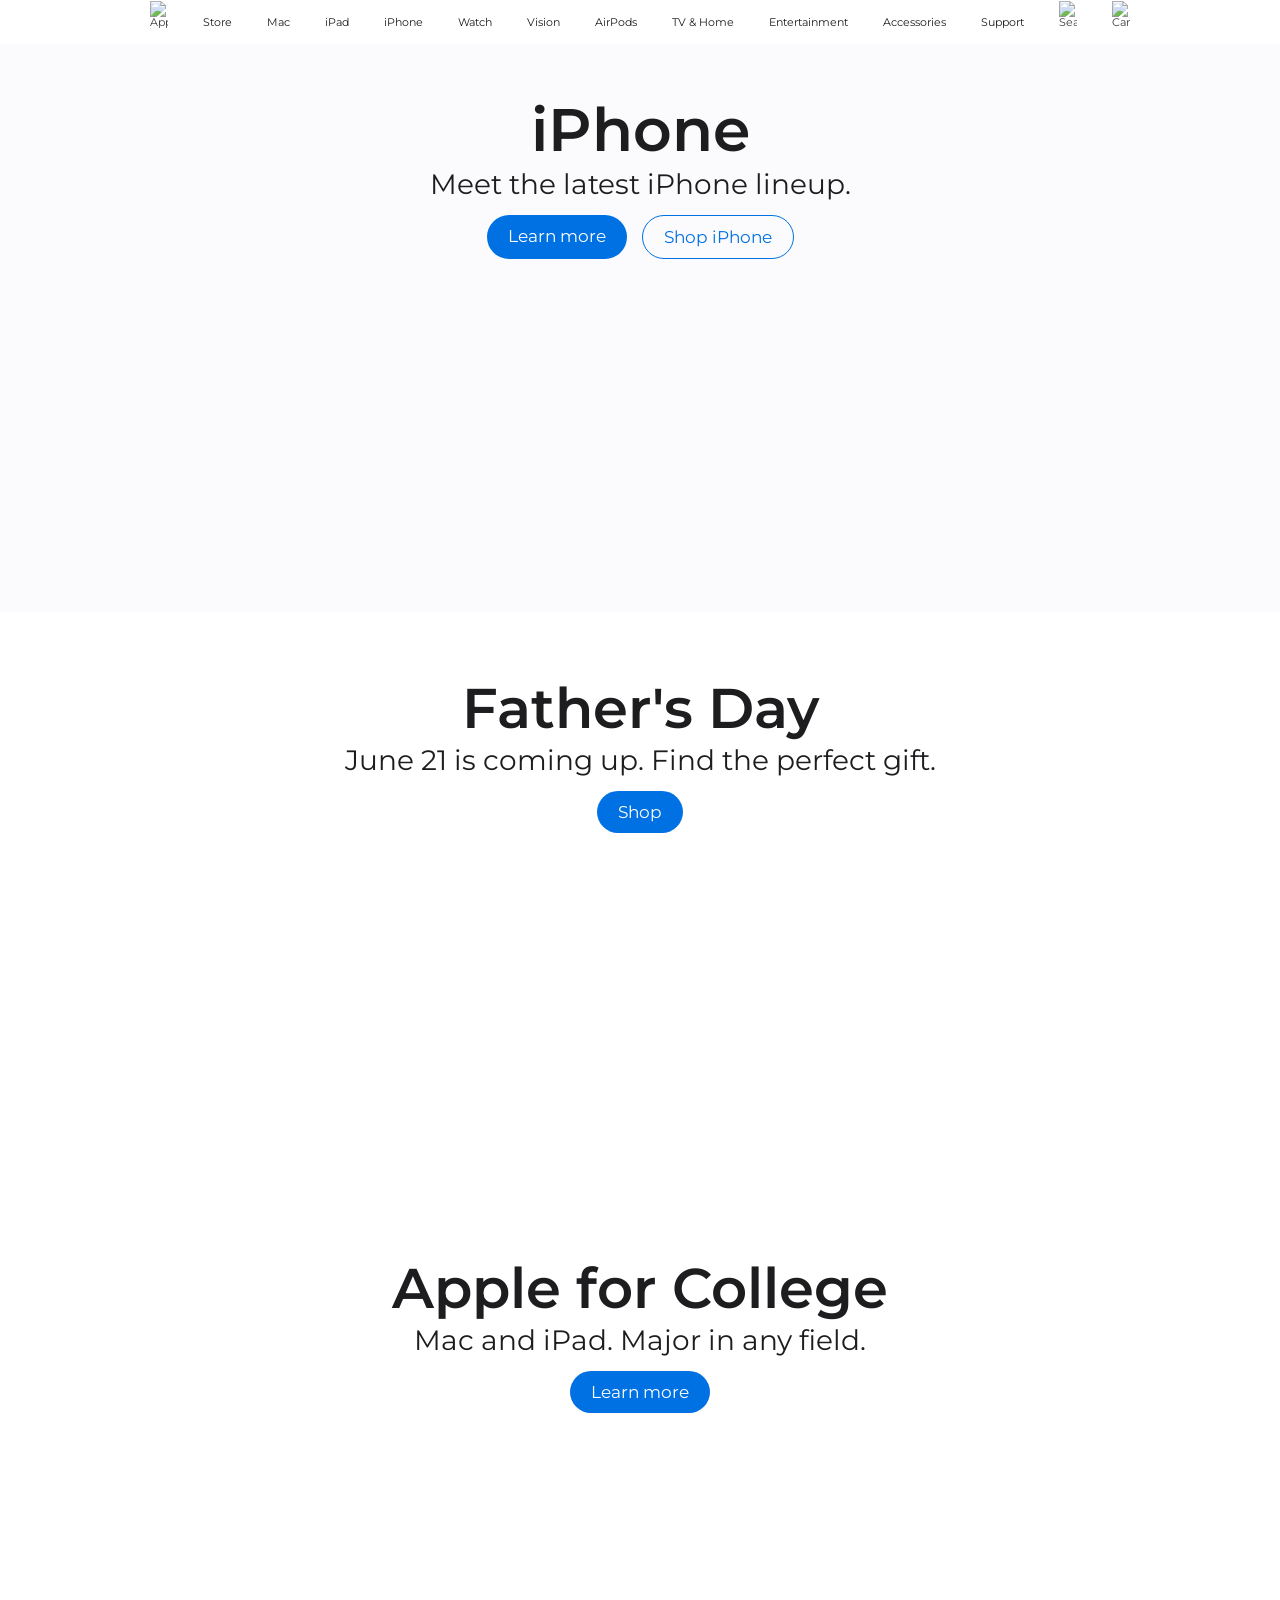
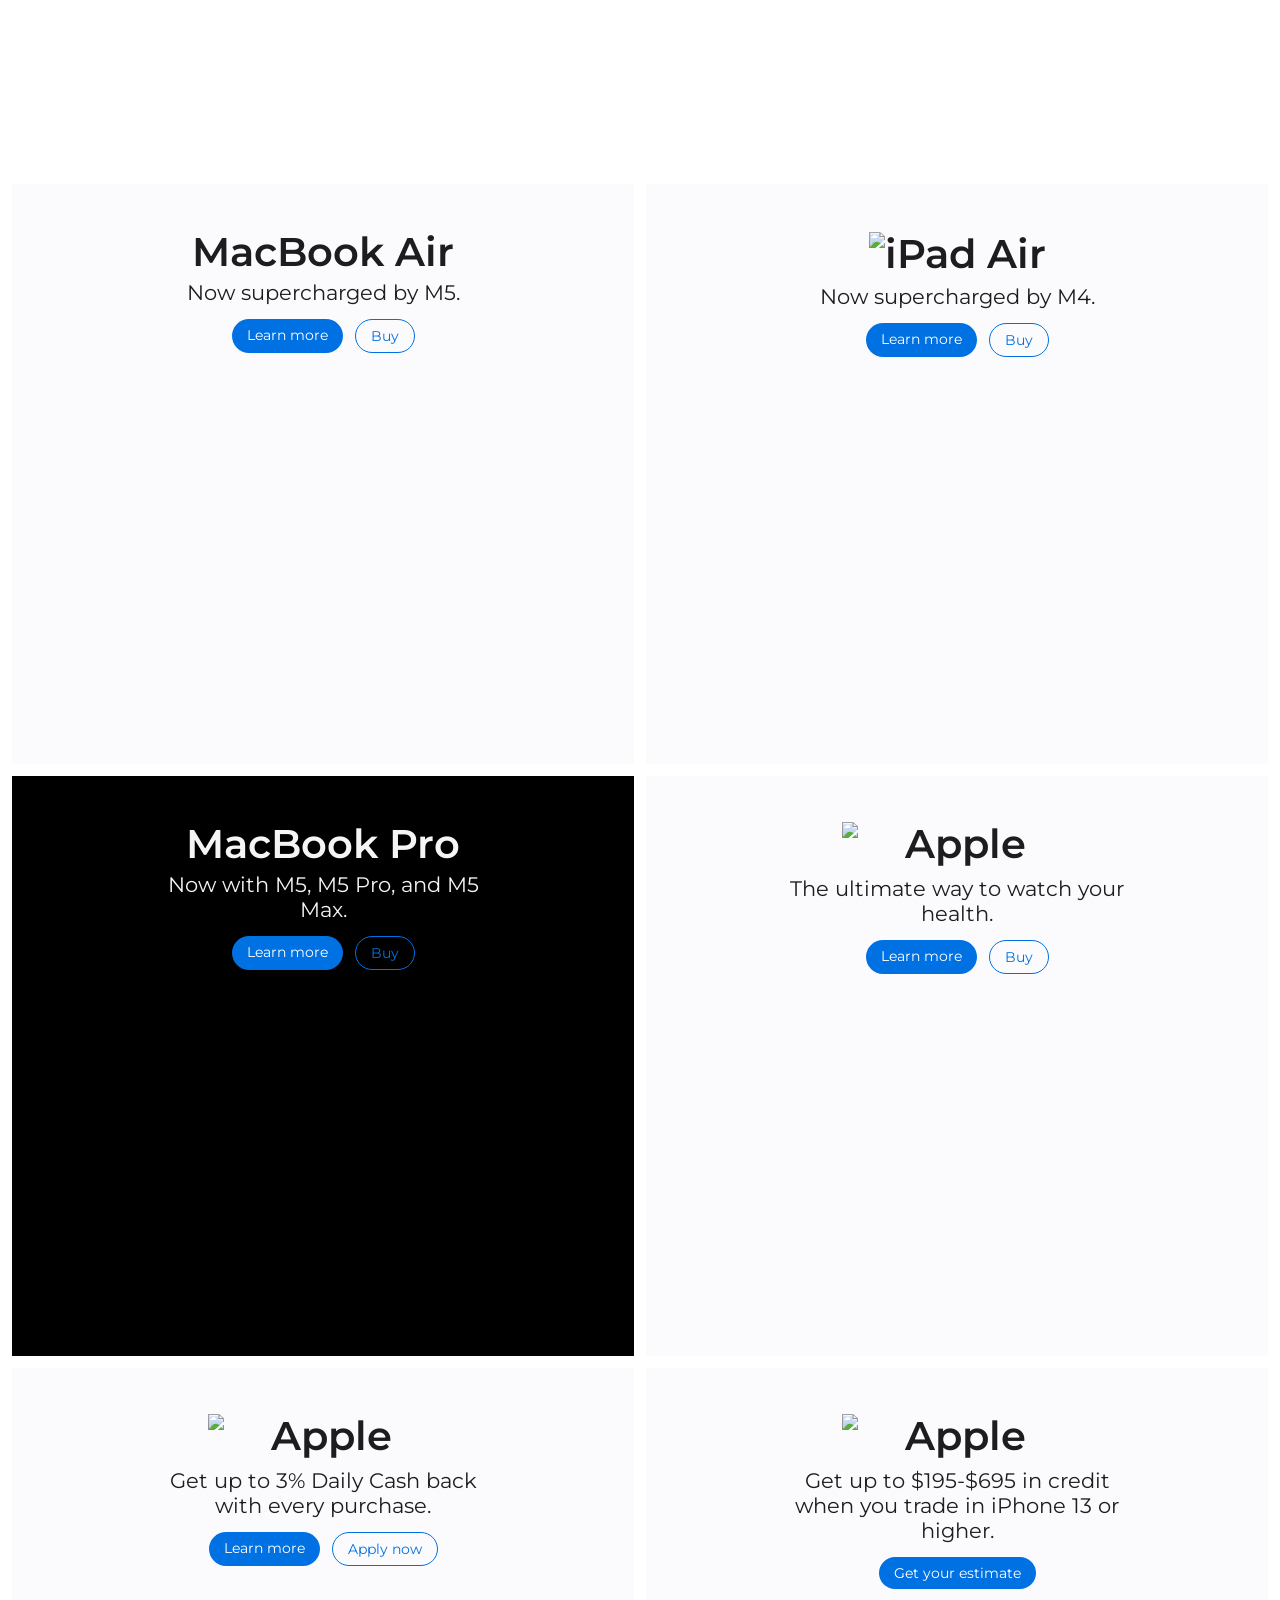
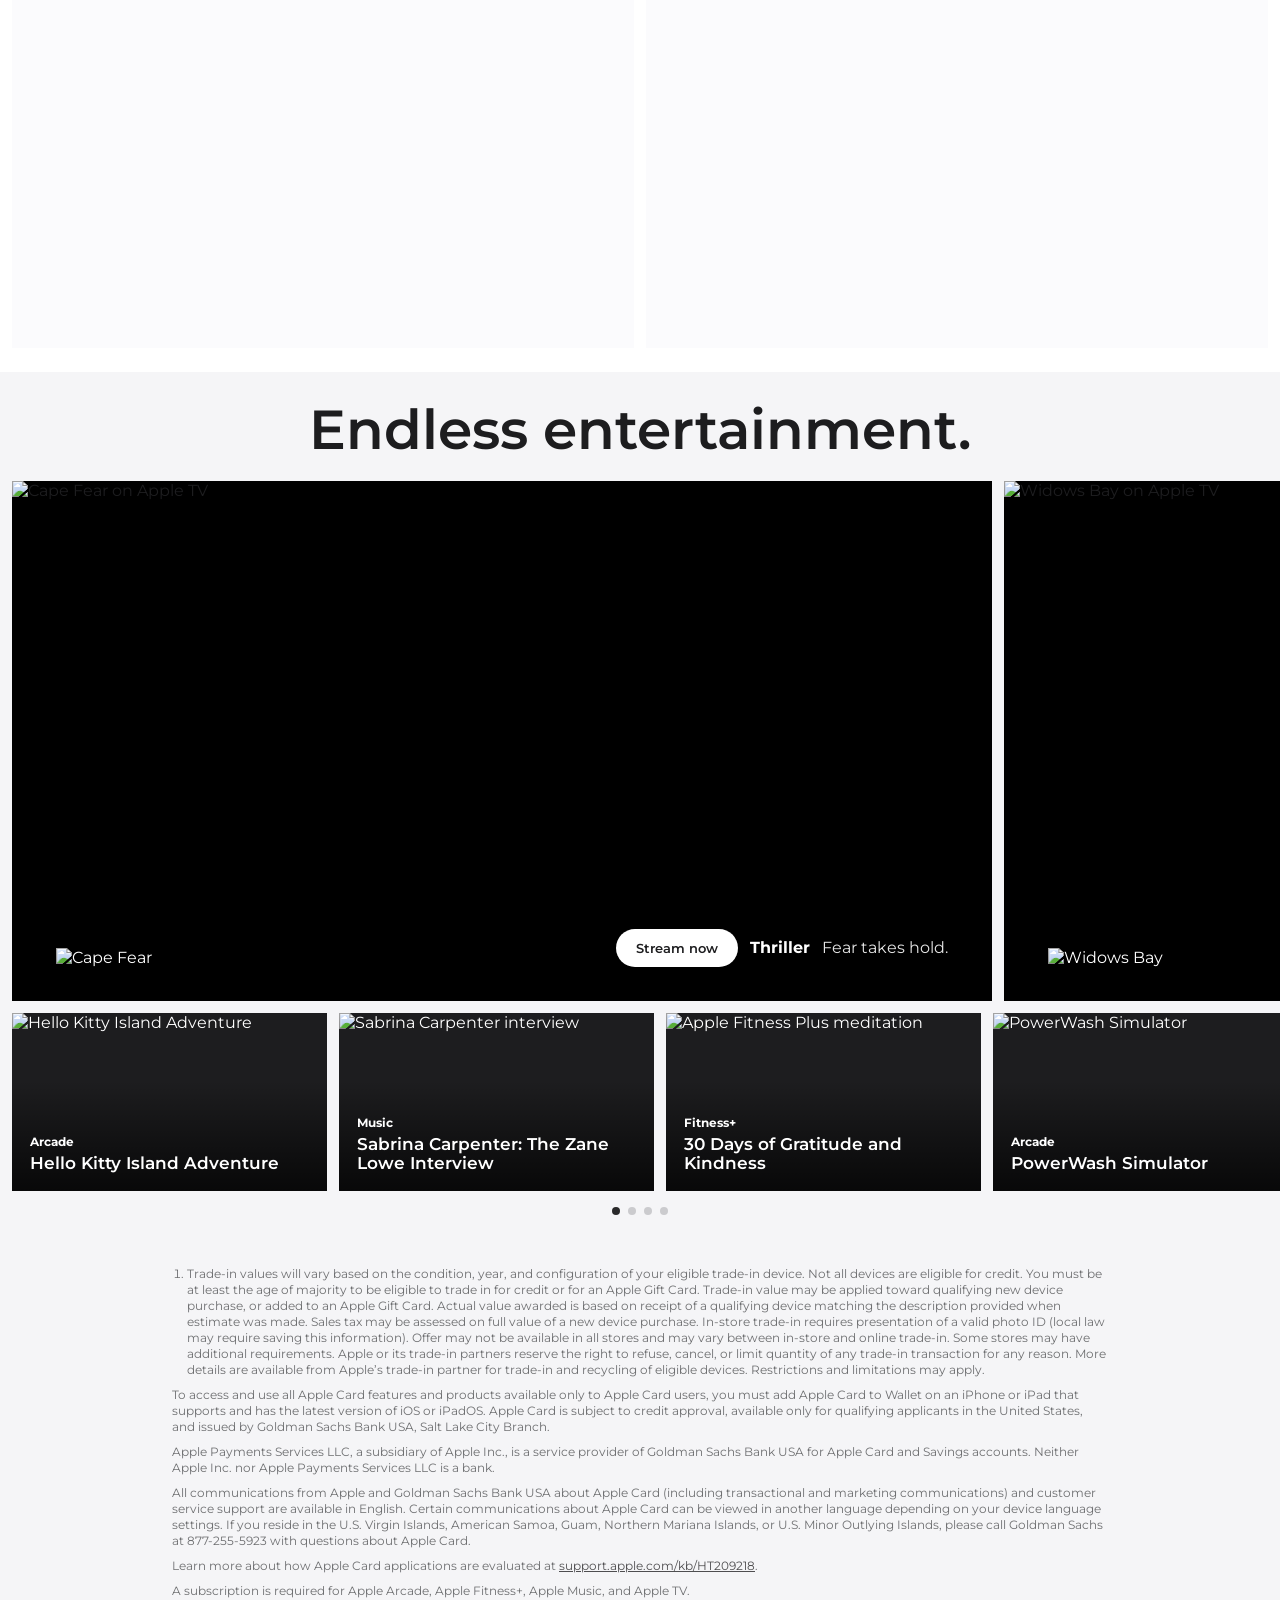
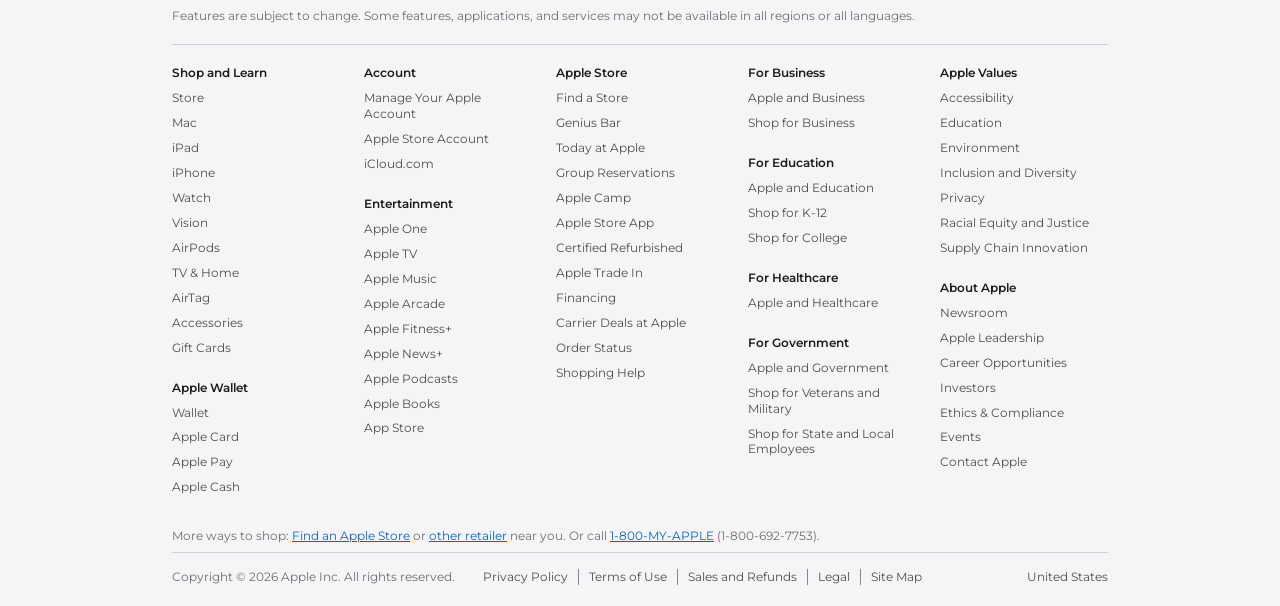
==== Current Apple(Clone)/index.html @ 2d409b54 "Created Apple's current website homepage clone with responsive grid" ====
<!DOCTYPE html>
<html lang="en">
<head>
    <meta charset="UTF-8">
    <meta name="viewport" content="width=device-width, initial-scale=1.0">
    <title>Apple (Clone)</title>
    <link rel="icon" type="images/Logos and Icons/apple-icon" href="images/Logos and Icons/apple-icon.ico">
    <link rel="stylesheet" href="css/styles.css">
    <link href="https://fonts.googleapis.com/css2?family=Montserrat:wght@300;400;500;600;700&display=swap" rel="stylesheet">
</head>
<body>

    <!-- Header Navigation -->
    <header class="header-wrapper">
        <div class="internal-wrapper">
            <nav class="header-links-wrapper">
                <ul>
                    <li class="logo-link"><a href="#"><img src="images/Logos and Icons/apple-logo.svg" alt="Apple"></a></li>
                    <li><a href="#">Store</a></li>
                    <li><a href="#">Mac</a></li>
                    <li><a href="#">iPad</a></li>
                    <li><a href="#">iPhone</a></li>
                    <li><a href="#">Watch</a></li>
                    <li><a href="#">Vision</a></li>
                    <li><a href="#">AirPods</a></li>
                    <li><a href="#">TV & Home</a></li>
                    <li><a href="#">Entertainment</a></li>
                    <li><a href="#">Accessories</a></li>
                    <li><a href="#">Support</a></li>
                    <li class="search-link"><a href="#"><img src="images/Logos and Icons/search-icon-nav.svg" alt="Search"></a></li>
                    <li class="cart-link"><a href="#"><img src="images/Logos and Icons/cart-icon.svg" alt="Cart"></a></li>
                    <li class="menu-link"><a href="#"><img src="images/Logos and Icons/menu-icon.svg" alt="Menu"></a></li>
                </ul>
            </nav>
        </div>
    </header>

    <!-- Hero Section 1: iPhone -->
    <section class="hero-section iphone">
        <div class="hero-content">
            <h2 class="product-title">iPhone</h2>
            <h3 class="brief-description">Meet the latest iPhone lineup.</h3>
            <div class="links-wrapper">
                <a href="#" class="btn-primary">Learn more</a>
                <a href="#" class="btn-secondary">Shop iPhone</a>
            </div>
        </div>        
    </section>

    <!-- Hero Section 2: Father's Day -->
    <section class="hero-section fathers-day">
        <div class="hero-content">
            <h2 class="product-title">Father's Day</h2>
            <h3 class="brief-description">June 21 is coming up. Find the perfect gift.</h3>
            <div class="links-wrapper">
                <a href="#" class="btn-primary">Shop</a>
            </div>
        </div>
    </section>

    <!-- Hero Section 3: Mac and iPad Colllege  -->
    <section class="hero-section college">
        <div class="hero-content">
            <h2 class="product-title">Apple for College</h2>
            <h3 class="brief-description">Mac and iPad. Major in any field.</h3>
            <div class="links-wrapper">
                <a href="#" class="btn-primary">Learn more</a>
            </div>
        </div>
    </section>

    <!-- Promo Grid Section -->
    <section class="bento-grid">
        <!-- Grid Item 1: MacBook Air -->
        <div class="grid-item macbook-air">
            <div class="grid-content">
                <h2 class="grid-title">MacBook Air</h2>
                <p class="grid-desc">Now supercharged by M5.</p>
                <div class="links-wrapper">
                    <a href="#" class="btn-primary">Learn more</a>
                    <a href="#" class="btn-secondary">Buy</a>
                </div>
            </div>
        </div>

        <!-- Grid Item 2: iPad Air -->
        <div class="grid-item ipad-air">
            <div class="grid-content">
                <h2 class="grid-title logo-title"><img src="images/Logos and Icons/ipad-air-logo.png" alt="iPad Air"></h2>
                <p class="grid-desc">Now supercharged by M4.</p>
                <div class="links-wrapper">
                    <a href="#" class="btn-primary">Learn more</a>
                    <a href="#" class="btn-secondary">Buy</a>
                </div>
            </div>
        </div>

        <!-- Grid Item 3: MacBook Pro -->
        <div class="grid-item macbook-pro">
            <div class="grid-content dark-theme">
                <h2 class="grid-title">MacBook Pro</h2>
                <p class="grid-desc">Now with M5, M5 Pro, and M5 Max.</p>
                <div class="links-wrapper">
                    <a href="#" class="btn-primary">Learn more</a>
                    <a href="#" class="btn-secondary">Buy</a>
                </div>
            </div>
        </div>

        <!-- Grid Item 4: Watch 11 -->
        <div class="grid-item watch">
            <div class="grid-content">
                <h2 class="grid-title logo-title"><img src="images/Logos and Icons/apple-watch-logo.png" alt="Apple Watch Series 11"></h2>
                <p class="grid-desc">The ultimate way to watch your health.</p>
                <div class="links-wrapper">
                    <a href="#" class="btn-primary">Learn more</a>
                    <a href="#" class="btn-secondary">Buy</a>
                </div>
            </div>
        </div>

        <!-- Grid Item 5: Card -->
         <div class="grid-item card">
            <div class="grid-content">
                <h2 class="grid-title logo-title"><img src="images/Logos and Icons/apple-card-logo.png" alt="Apple Card"></h2>
                <p class="grid-desc">Get up to 3% Daily Cash back with every purchase.</p>
                <div class="links-wrapper">
                    <a href="#" class="btn-primary">Learn more</a>
                    <a href="#" class="btn-secondary">Apply now</a>
                </div>
            </div>
        </div>
        


        <!-- Grid Item 6: Trade In -->
        <div class="grid-item trade-in">
            <div class="grid-content">
                <h2 class="grid-title logo-title"><img src="images/Logos and Icons/trade-in-logo.png" alt="Apple Trade In"></h2>
                <p class="grid-desc">Get up to $195-$695 in credit when you trade in iPhone 13 or higher.</p>
                <div class="links-wrapper">
                    <a href="#" class="btn-primary">Get your estimate</a>
                </div>
            </div>
        </div>

    </section>

    <!-- Endless Entertainment Section -->
    <section class="entertainment-section">
        <h2 class="entertainment-title">Endless entertainment.</h2>

        <div class="entertainment-gallery" aria-label="Apple entertainment gallery">
            <div class="entertainment-showcase" aria-label="Apple TV featured entertainment">
                <div class="entertainment-track showcase-track">
                <article class="showcase-card" id="entertainment-slide-1">
                    <img src="images/Banners/CAPE-FEAR-BANNER.jpg" alt="Cape Fear on Apple TV">
                    <div class="showcase-content">
                        <img class="showcase-logo" src="images/Logos and Icons/CAPE-FEAR-LOGO.png" alt="Cape Fear">
                        <div class="showcase-copy">
                            <a href="#" class="watch-button">Stream now</a>
                            <span>Thriller</span>
                            <p>Fear takes hold.</p>
                        </div>
                    </div>
                </article>

                <article class="showcase-card" id="entertainment-slide-2">
                    <img src="images/Banners/WIDOWS-BAY-BANNER.jpg" alt="Widows Bay on Apple TV">
                    <div class="showcase-content">
                        <img class="showcase-logo" src="images/Logos and Icons/WIDOWS-BAY-LOGO.png" alt="Widows Bay">
                        <div class="showcase-copy">
                            <a href="#" class="watch-button">Stream now</a>
                            <span>Mystery</span>
                            <p>Welcome to the island. Just don't ask too many questions.</p>
                        </div>
                    </div>
                </article>

                <article class="showcase-card" id="entertainment-slide-3">
                    <img src="images/Banners/F1-BANNER.jpg" alt="F1 on Apple TV">
                    <div class="showcase-content">
                        <img class="showcase-logo" src="images/Logos and Icons/F1-LOGO.png" alt="F1 The Movie">
                        <div class="showcase-copy">
                            <a href="#" class="watch-button">Stream now</a>
                            <span>Sports</span>
                            <p>Every Grand Prix, live and on demand.</p>
                        </div>
                    </div>
                </article>

                <article class="showcase-card" id="entertainment-slide-4">
                    <img src="images/Banners/MARGO-MONEY-BANNER.jpg" alt="Margo's Got Money Troubles on Apple TV">
                    <div class="showcase-content">
                        <img class="showcase-logo" src="images/Logos and Icons/MARGO-MONEY-LOGO.png" alt="Margo's Got Money Troubles">
                        <div class="showcase-copy">
                            <a href="#" class="watch-button">Stream now</a>
                            <span>Drama</span>
                            <p>Is it a crime to want more?</p>
                        </div>
                    </div>
                </article>

                <article class="showcase-card" aria-hidden="true">
                    <img src="images/Banners/CAPE-FEAR-BANNER.jpg" alt="">
                    <div class="showcase-content">
                        <img class="showcase-logo" src="images/Logos and Icons/CAPE-FEAR-LOGO.png" alt="">
                        <div class="showcase-copy">
                            <a href="#" class="watch-button">Stream now</a>
                            <span>Thriller</span>
                            <p>Fear takes hold.</p>
                        </div>
                    </div>
                </article>

                <article class="showcase-card" aria-hidden="true">
                    <img src="images/Banners/WIDOWS-BAY-BANNER.jpg" alt="">
                    <div class="showcase-content">
                        <img class="showcase-logo" src="images/Logos and Icons/WIDOWS-BAY-LOGO.png" alt="">
                        <div class="showcase-copy">
                            <a href="#" class="watch-button">Stream now</a>
                            <span>Mystery</span>
                            <p>Welcome to the island. Just don't ask too many questions.</p>
                        </div>
                    </div>
                </article>

                <article class="showcase-card" aria-hidden="true">
                    <img src="images/Banners/F1-BANNER.jpg" alt="">
                    <div class="showcase-content">
                        <img class="showcase-logo" src="images/Logos and Icons/F1-LOGO.png" alt="">
                        <div class="showcase-copy">
                            <a href="#" class="watch-button">Stream now</a>
                            <span>Sports</span>
                            <p>Every Grand Prix, live and on demand.</p>
                        </div>
                    </div>
                </article>

                <article class="showcase-card" aria-hidden="true">
                    <img src="images/Banners/MARGO-MONEY-BANNER.jpg" alt="">
                    <div class="showcase-content">
                        <img class="showcase-logo" src="images/Logos and Icons/MARGO-MONEY-LOGO.png" alt="">
                        <div class="showcase-copy">
                            <a href="#" class="watch-button">Stream now</a>
                            <span>Drama</span>
                            <p>Is it a crime to want more?</p>
                        </div>
                    </div>
                </article>
                </div>
            </div>

            <div class="entertainment-strip" aria-label="Apple services">
                <div class="entertainment-track service-track">
                <a href="#" class="service-card">
                    <img src="images/Cards/HELLO-KITTY-CARD.jpg" alt="Hello Kitty Island Adventure">
                    <div>
                        <span>Arcade</span>
                        <strong>Hello Kitty Island Adventure</strong>
                    </div>
                </a>

                <a href="#" class="service-card">
                    <img src="images/Cards/SABRINA-CARD.jpg" alt="Sabrina Carpenter interview">
                    <div>
                        <span>Music</span>
                        <strong>Sabrina Carpenter: The Zane Lowe Interview</strong>
                    </div>
                </a>

                <a href="#" class="service-card">
                    <img src="images/Cards/MEDITATION-CARD.jpg" alt="Apple Fitness Plus meditation">
                    <div>
                        <span>Fitness+</span>
                        <strong>30 Days of Gratitude and Kindness</strong>
                    </div>
                </a>

                <a href="#" class="service-card">
                    <img src="images/Cards/PLAYGROUND-CARD.jpg" alt="PowerWash Simulator">
                    <div>
                        <span>Arcade</span>
                        <strong>PowerWash Simulator</strong>
                    </div>
                </a>

                <a href="#" class="service-card">
                    <img src="images/Cards/A-LIST-CARD.jpg" alt="A-List Pop playlist">
                    <div>
                        <span>Music</span>
                        <strong>A-List Pop</strong>
                    </div>
                </a>

                <a href="#" class="service-card">
                    <img src="images/Cards/SPORTS-CARD.jpg" alt="Apple Fitness Plus workout">
                    <div>
                        <span>Fitness+</span>
                        <strong>Strength with Jenn</strong>
                    </div>
                </a>

                <a href="#" class="service-card" aria-hidden="true">
                    <img src="images/Cards/HELLO-KITTY-CARD.jpg" alt="">
                    <div>
                        <span>Arcade</span>
                        <strong>Hello Kitty Island Adventure</strong>
                    </div>
                </a>

                <a href="#" class="service-card" aria-hidden="true">
                    <img src="images/Cards/SABRINA-CARD.jpg" alt="">
                    <div>
                        <span>Music</span>
                        <strong>Sabrina Carpenter: The Zane Lowe Interview</strong>
                    </div>
                </a>

                <a href="#" class="service-card" aria-hidden="true">
                    <img src="images/Cards/MEDITATION-CARD.jpg" alt="">
                    <div>
                        <span>Fitness+</span>
                        <strong>30 Days of Gratitude and Kindness</strong>
                    </div>
                </a>

                <a href="#" class="service-card" aria-hidden="true">
                    <img src="images/Cards/PLAYGROUND-CARD.jpg" alt="">
                    <div>
                        <span>Arcade</span>
                        <strong>PowerWash Simulator</strong>
                    </div>
                </a>

                <a href="#" class="service-card" aria-hidden="true">
                    <img src="images/Cards/A-LIST-CARD.jpg" alt="">
                    <div>
                        <span>Music</span>
                        <strong>A-List Pop</strong>
                    </div>
                </a>

                <a href="#" class="service-card" aria-hidden="true">
                    <img src="images/Cards/SPORTS-CARD.jpg" alt="">
                    <div>
                        <span>Fitness+</span>
                        <strong>Strength with Jenn</strong>
                    </div>
                </a>
                </div>
            </div>
        </div>

        <div class="carousel-dots" aria-label="Entertainment carousel navigation">
            <a class="active" href="#entertainment-slide-1" aria-label="Show entertainment set 1"></a>
            <a href="#entertainment-slide-2" aria-label="Show entertainment set 2"></a>
            <a href="#entertainment-slide-3" aria-label="Show entertainment set 3"></a>
            <a href="#entertainment-slide-4" aria-label="Show entertainment set 4"></a>
        </div>
    </section>

    <!-- Footer Area -->
    <footer class="footer-wrapper">
        <div class="internal-wrapper">
            <div class="footer-notes">
                <ol>
                    <li>Trade-in values will vary based on the condition, year, and configuration of your eligible trade-in device.
                        Not all devices are eligible for credit. You must be at least the age of majority to be eligible to trade in for credit or for an Apple Gift Card.
                        Trade-in value may be applied toward qualifying new device purchase, or added to an Apple Gift Card. Actual value awarded is based on receipt of a qualifying device matching the description provided when estimate was made.
                        Sales tax may be assessed on full value of a new device purchase. In-store trade-in requires presentation of a valid photo ID (local law may require saving this information). Offer may not be available in all stores and may vary between in-store and online trade-in.
                        Some stores may have additional requirements. Apple or its trade-in partners reserve the right to refuse, cancel, or limit quantity of any trade-in transaction for any reason. More details are available from Apple’s trade-in partner for trade-in and recycling of eligible devices.
                        Restrictions and limitations may apply.
                    </li>
                </ol>
                <p>To access and use all Apple Card features and products available only to Apple Card users, you must add Apple Card to Wallet on an iPhone or iPad that supports and has the latest version of iOS or iPadOS.
                        Apple Card is subject to credit approval, available only for qualifying applicants in the United States, and issued by Goldman Sachs Bank USA, Salt Lake City Branch.</p>
                    <p>Apple Payments Services LLC, a subsidiary of Apple Inc., is a service provider of Goldman Sachs Bank USA for Apple Card and Savings accounts. Neither Apple Inc. nor Apple Payments Services LLC is a bank.</p>
                    <p>All communications from Apple and Goldman Sachs Bank USA about Apple Card (including transactional and marketing communications) and customer service support are available in English.
                        Certain communications about Apple Card can be viewed in another language depending on your device language settings. If you reside in the U.S. Virgin Islands, American Samoa, Guam, Northern Mariana Islands, or U.S. Minor Outlying Islands, please call Goldman Sachs at 877-255-5923 with questions about Apple Card.</p>
                    <p>Learn more about how Apple Card applications are evaluated at <a href="#">support.apple.com/kb/HT209218</a>.</p>
                    <p>A subscription is required for Apple Arcade, Apple Fitness+, Apple Music, and Apple TV. </p>
                    <p>Features are subject to change. Some features, applications, and services may not be available in all regions or all languages.</p>
                
            </div>

            <nav class="footer-directory" aria-label="Apple footer directory">
                <div class="footer-directory-column">
                    <h3>Shop and Learn</h3>
                    <ul>
                        <li><a href="#">Store</a></li>
                        <li><a href="#">Mac</a></li>
                        <li><a href="#">iPad</a></li>
                        <li><a href="#">iPhone</a></li>
                        <li><a href="#">Watch</a></li>
                        <li><a href="#">Vision</a></li>
                        <li><a href="#">AirPods</a></li>
                        <li><a href="#">TV & Home</a></li>
                        <li><a href="#">AirTag</a></li>
                        <li><a href="#">Accessories</a></li>
                        <li><a href="#">Gift Cards</a></li>
                    </ul>
                    <h3>Apple Wallet</h3>
                    <ul>
                        <li><a href="#">Wallet</a></li>
                        <li><a href="#">Apple Card</a></li>
                        <li><a href="#">Apple Pay</a></li>
                        <li><a href="#">Apple Cash</a></li>
                    </ul>
                </div>

                <div class="footer-directory-column">
                    <h3>Account</h3>
                    <ul>
                        <li><a href="#">Manage Your Apple Account</a></li>
                        <li><a href="#">Apple Store Account</a></li>
                        <li><a href="#">iCloud.com</a></li>
                    </ul>
                    <h3>Entertainment</h3>
                    <ul>
                        <li><a href="#">Apple One</a></li>
                        <li><a href="#">Apple TV</a></li>
                        <li><a href="#">Apple Music</a></li>
                        <li><a href="#">Apple Arcade</a></li>
                        <li><a href="#">Apple Fitness+</a></li>
                        <li><a href="#">Apple News+</a></li>
                        <li><a href="#">Apple Podcasts</a></li>
                        <li><a href="#">Apple Books</a></li>
                        <li><a href="#">App Store</a></li>
                    </ul>
                </div>

                <div class="footer-directory-column">
                    <h3>Apple Store</h3>
                    <ul>
                        <li><a href="#">Find a Store</a></li>
                        <li><a href="#">Genius Bar</a></li>
                        <li><a href="#">Today at Apple</a></li>
                        <li><a href="#">Group Reservations</a></li>
                        <li><a href="#">Apple Camp</a></li>
                        <li><a href="#">Apple Store App</a></li>
                        <li><a href="#">Certified Refurbished</a></li>
                        <li><a href="#">Apple Trade In</a></li>
                        <li><a href="#">Financing</a></li>
                        <li><a href="#">Carrier Deals at Apple</a></li>
                        <li><a href="#">Order Status</a></li>
                        <li><a href="#">Shopping Help</a></li>
                    </ul>
                </div>

                <div class="footer-directory-column">
                    <h3>For Business</h3>
                    <ul>
                        <li><a href="#">Apple and Business</a></li>
                        <li><a href="#">Shop for Business</a></li>
                    </ul>
                    <h3>For Education</h3>
                    <ul>
                        <li><a href="#">Apple and Education</a></li>
                        <li><a href="#">Shop for K-12</a></li>
                        <li><a href="#">Shop for College</a></li>
                    </ul>
                    <h3>For Healthcare</h3>
                    <ul>
                        <li><a href="#">Apple and Healthcare</a></li>
                    </ul>
                    <h3>For Government</h3>
                    <ul>
                        <li><a href="#">Apple and Government</a></li>
                        <li><a href="#">Shop for Veterans and Military</a></li>
                        <li><a href="#">Shop for State and Local Employees</a></li>
                    </ul>
                </div>

                <div class="footer-directory-column">
                    <h3>Apple Values</h3>
                    <ul>
                        <li><a href="#">Accessibility</a></li>
                        <li><a href="#">Education</a></li>
                        <li><a href="#">Environment</a></li>
                        <li><a href="#">Inclusion and Diversity</a></li>
                        <li><a href="#">Privacy</a></li>
                        <li><a href="#">Racial Equity and Justice</a></li>
                        <li><a href="#">Supply Chain Innovation</a></li>
                    </ul>
                    <h3>About Apple</h3>
                    <ul>
                        <li><a href="#">Newsroom</a></li>
                        <li><a href="#">Apple Leadership</a></li>
                        <li><a href="#">Career Opportunities</a></li>
                        <li><a href="#">Investors</a></li>
                        <li><a href="#">Ethics & Compliance</a></li>
                        <li><a href="#">Events</a></li>
                        <li><a href="#">Contact Apple</a></li>
                    </ul>
                </div>
            </nav>

            <div class="footer-shop">
                More ways to shop: <a href="#">Find an Apple Store</a> or <a href="#">other retailer</a> near you. Or call <a href="#">1-800-MY-APPLE</a> (1-800-692-7753).
            </div>

            <div class="footer-legal">
                <p>Copyright &copy; 2026 Apple Inc. All rights reserved.</p>
                <ul>
                    <li><a href="#">Privacy Policy</a></li>
                    <li><a href="#">Terms of Use</a></li>
                    <li><a href="#">Sales and Refunds</a></li>
                    <li><a href="#">Legal</a></li>
                    <li><a href="#">Site Map</a></li>
                </ul>
                <a href="#" class="footer-locale">United States</a>
            </div>
        </div>
    </footer>

</body>
</html>
---- Current Apple(Clone)/css/styles.css ----
/* Global Reset and Settings */
* {
    margin: 0;
    padding: 0;
    box-sizing: border-box;
}

body {
    font-size: 16px;
    font-family: -apple-system, BlinkMacSystemFont, 'Montserrat', sans-serif;
    background-color: #fff;
    color: #1d1d1f;
    overflow-x: hidden;
}

img {
    max-width: 100%;
    height: auto;
}

/* Fluid Layout Wrapper */
.internal-wrapper {
    width: 100%;
    max-width: 1024px;
    margin: 0 auto;
    padding: 0 22px;
}

/* Navigation Menu */
.header-wrapper {
    background: rgb(255, 255, 255);
    -webkit-backdrop-filter: saturate(180%) blur(20px);
    backdrop-filter: saturate(180%) blur(20px);
    position: fixed;
    top: 0;
    left: 0;
    right: 0;
    z-index: 9999;
}

.header-links-wrapper ul {
    display: flex;
    justify-content: space-between;
    align-items: center;
    list-style: none;
    height: 41px;
}
.header-links-wrapper ul li a {
    text-decoration: none;
    color: #1d1d1f;
    font-size: 11px;
    font-weight: 400;
    line-height: 1;
}


.logo-link a,
.search-link a,
.cart-link a,
.menu-link a {
    width: 18px;
    height: 40px;
    display: block;
    opacity: 0.85;
}

.menu-link {
    display: none;
}

/* Typography and Hero Structural Setups */
.hero-section {
    display: flex;
    flex-direction: column;
    align-items: center;
    justify-content: flex-start;
    padding: 54px 0 0;
    height: 580px;
    width: 100%;
    background-repeat: no-repeat;
    text-align: center;
    background-size: cover;
    background-position: center;
    border-bottom: 12px solid #fff;
}

.hero-section:first-of-type {
    margin-top: 44px;
}

.hero-content {
    width: 100%;
    max-width: 600px;
    min-height: 150px;
    display: flex;
    flex-direction: column;
    justify-content: flex-start;
    align-items: center;
}

.product-title {
    font-size: 56px;
    font-weight: 600;
    line-height: 1.07143;
    letter-spacing: 0;
}

.brief-description {
    font-size: 28px;
    font-weight: 400;
    margin-top: 6px;
    line-height: 1.14286;
    letter-spacing: 0;
}

/* Call-to-Action Link Buttons */
.links-wrapper {
    margin-top: 15px;
    display: flex;
    justify-content: center;
    gap: 15px;
}

.btn-primary, .btn-secondary {
    display: inline-block;
    padding: 11px 21px;
    border-radius: 980px;
    font-size: 17px;
    line-height: 1.17648;
    text-decoration: none;
}

.btn-primary {
    background: #0071e3;
    color: white;
}

.btn-primary:hover {
    background: #0077ed;
}

.btn-secondary {
    border: 1px solid #0071e3;
    color: #0071e3;
}

.btn-secondary:hover {
    background: #0071e3;
    color: white;
}

/* Dynamic Themes */
.dark-theme {
    color: #f5f5f7;
}

/* Background Mock-ups (Use high-quality placeholder paths) */
.iphone {
    background-color: #fbfbfd;
    background-image: url('../images/Banners/hero_iphone_family.jpg');
    background-position: center bottom;
}

.iphone .hero-content {
    min-height: 190px;
    position: relative;
    z-index: 1;
}

.iphone .product-title {
    font-size: 60px;
}

.iphone .brief-description {
    color: #1d1d1f;
}

.fathers-day {
    background-image: url('../images/Banners/fathers-day-banner.jpg');
    background-position: center bottom;
}

.college {
    background-image: url('../images/Banners/mac-and-ipad-banner.jpg');
    background-position: center bottom;
}

/* Promo Grid */
.bento-grid {
    display: grid;
    grid-template-columns: repeat(2, 1fr);
    gap: 12px;
    padding: 0 12px 12px;
    margin-bottom: 12px;
    background: #fff;
}

.grid-item {
    height: 580px;
    background-position: center bottom;
    background-repeat: no-repeat;
    background-size: cover;
    display: flex;
    justify-content: center;
    text-align: center;
    padding: 46px 36px 0;
    background-color: #fbfbfd;
    overflow: hidden;
}

.grid-content {
    width: 100%;
    max-width: 430px;
    display: flex;
    flex-direction: column;
    align-items: center;
}

.grid-title {
    font-size: 40px;
    font-weight: 600;
    line-height: 1.1;
    letter-spacing: 0;
    margin: 0;
}

.logo-title {
    min-height: 48px;
    display: flex;
    align-items: center;
    justify-content: center;
}

.logo-title img {
    display: block;
    max-width: 230px;
    max-height: 48px;
    object-fit: contain;
}

.grid-desc {
    max-width: 350px;
    font-size: 21px;
    color: #1d1d1f;
    line-height: 1.19048;
    margin: 6px 0 0;
}

.grid-item .links-wrapper {
    margin-top: 14px;
    gap: 12px;
    flex-wrap: wrap;
}

.grid-item .btn-primary,
.grid-item .btn-secondary {
    padding: 7px 15px;
    font-size: 14px;
    line-height: 1.28577;
}

/* Grid Images Linkage */

.card {
    background-image: url(https://www.apple.com/v/home/images/apple-card-airpods/a/promo_apple_card_airpods__dpbuw4e90126_large_2x.jpg);
}

.trade-in {
    background-image: url(https://www.apple.com/v/home/images/iphone-tradein/a/promo_iphone_tradein__e4hrjxmgmf0i_large_2x.jpg);
}
.macbook-air { background-image: url('../images/banners/macbook-promo-banner.jpg'); }
.ipad-air { background-image: url('../images/banners/ipads-banner.jpg'); }
.watch { background-image: url(https://www.apple.com/v/home/images/apple-watch-series-11/a/promo_apple_watch_series_11__gnlwqxe1jlu2_large_2x.jpg); }
.macbook-pro { 
    background-color: #000;
    background-image: url(https://www.apple.com/v/home/images/macbook-pro/a/promo_macbook_pro__c9td9w1mc8ia_large_2x.jpg); 
}

.macbook-pro .grid-desc {
    color: #f5f5f7;
}

/* Endless Entertainment */
.entertainment-section {
    background: #f5f5f7;
    padding: 24px 0 34px;
    overflow: hidden;
}

.entertainment-title {
    color: #1d1d1f;
    font-size: 55px;
    font-weight: 600;
    text-align: center;
    margin-bottom: 18px;
}

.entertainment-gallery {
    overflow-x: auto;
    scroll-behavior: smooth;
    scroll-snap-type: x mandatory;
    scrollbar-width: none;
    padding: 0 12px;
}

.entertainment-gallery::-webkit-scrollbar {
    display: none;
}

.entertainment-showcase,
.entertainment-strip {
    width: max-content;
}

.entertainment-track {
    display: flex;
    gap: 12px;
    width: max-content;
}

.showcase-card {
    position: relative;
    flex: 0 0 min(980px, 82vw);
    height: 520px;
    overflow: hidden;
    background: #000;
    scroll-snap-align: center;
}

.showcase-card > img {
    width: 100%;
    height: 100%;
    object-fit: cover;
    display: block;
}

.showcase-card::after {
    content: "";
    position: absolute;
    inset: 0;
    background: linear-gradient(180deg, rgba(0, 0, 0, 0) 48%, rgba(0, 0, 0, 0.76) 100%);
}

.showcase-content {
    position: absolute;
    left: 44px;
    right: 44px;
    bottom: 34px;
    z-index: 1;
    display: flex;
    align-items: flex-end;
    justify-content: space-between;
    gap: 28px;
    color: #fff;
}

.showcase-logo {
    max-width: 220px;
    max-height: 96px;
    object-fit: contain;
}

.showcase-copy {
    display: flex;
    align-items: center;
    justify-content: flex-end;
    gap: 12px;
    min-width: 0;
    font-size: 16px;
    line-height: 1.25;
    text-align: right;
}

.showcase-copy span {
    font-weight: 700;
}

.showcase-copy p {
    max-width: 360px;
    margin: 0;
    color: rgba(255, 255, 255, 0.9);
}

.watch-button {
    flex: 0 0 auto;
    background: #fff;
    color: #1d1d1f;
    border-radius: 980px;
    padding: 11px 20px;
    font-size: 13px;
    font-weight: 600;
    text-decoration: none;
}

.entertainment-strip {
    margin-top: 12px;
}

.service-card {
    flex: 0 0 315px;
    min-height: 178px;
    position: relative;
    display: flex;
    align-items: flex-end;
    overflow: hidden;
    scroll-snap-align: start;
    color: #fff;
    text-decoration: none;
    background: #1d1d1f;
}

.service-card img {
    position: absolute;
    inset: 0;
    width: 100%;
    height: 100%;
    object-fit: cover;
    transition: transform 0.35s ease;
}

.service-card::after {
    content: "";
    position: absolute;
    inset: 0;
    background: linear-gradient(180deg, rgba(0, 0, 0, 0) 38%, rgba(0, 0, 0, 0.72) 100%);
}

.service-card div {
    position: relative;
    z-index: 1;
    padding: 0 18px 17px;
}

.service-card span {
    display: block;
    font-size: 12px;
    font-weight: 700;
    margin-bottom: 5px;
}

.service-card strong {
    display: block;
    font-size: 17px;
    line-height: 1.16;
    font-weight: 600;
}

.service-card:hover img {
    transform: scale(1.04);
}

.carousel-dots {
    display: flex;
    justify-content: center;
    gap: 8px;
    margin-top: 16px;
}

.carousel-dots a {
    width: 8px;
    height: 8px;
    border-radius: 50%;
    background: #86868b;
    opacity: 0.38;
    display: block;
}

.carousel-dots a.active,
.carousel-dots a:hover,
.carousel-dots a:focus-visible {
    opacity: 0.95;
    background: #1d1d1f;
}

.carousel-dots a:focus-visible {
    outline: 2px solid #0066cc;
    outline-offset: 4px;
}

/* Footer Section formatting */
.footer-wrapper {
    background-color: #f5f5f7;
    color: #545456;
    font-size: 12px;
    line-height: 1.333;
    padding: 17px 0 21px;
}

.footer-wrapper .internal-wrapper {
    max-width: 980px;
}

.footer-wrapper a {
    color: #4f4e50;
    text-decoration: none;
}

.footer-wrapper a:hover {
    text-decoration: underline;
}

.footer-notes {
    border-bottom: 1px solid #d2d2d7;
    color: #6e6f71;
    padding-bottom: 11px;
}

.footer-notes ol {
    list-style: decimal;
    margin: 0;
    padding-left: 15px;
}

.footer-notes ol li,
.footer-notes p {
    padding-left: 0;
    margin-bottom: 9px;
}
.footer-notes p a {
    text-decoration: underline;
}
.footer-directory {
    display: grid;
    grid-template-columns: repeat(5, 1fr);
    gap: 24px;
    padding: 20px 0 24px;
}

.footer-directory h3 {
    color: #1d1d1f;
    font-size: 12px;
    font-weight: 600;
    margin: 0 0 9px;
}

.footer-directory h3:not(:first-child) {
    margin-top: 24px;
}

.footer-directory ul,
.footer-legal ul {
    list-style: none;
    margin: 0;
    padding: 0;
}

.footer-directory li {
    margin-bottom: 9px;
}

.footer-shop {
    border-bottom: 1px solid #d2d2d7;
    color: #6e6f71;
    padding-bottom: 8px;
    margin-bottom: 16px;
}

.footer-shop a {
    color: #0066cc;
    text-decoration: underline;
}

.footer-legal {
    display: flex;
    align-items: center;
    gap: 28px;
    color: #6e6f71;
}

.footer-legal p {
    margin: 0;
}

.footer-legal ul {
    display: flex;
    flex-wrap: wrap;
    gap: 0;
}

.footer-legal li:not(:last-child) {
    border-right: 1px solid #86868b;
    margin-right: 10px;
    padding-right: 10px;
}

.footer-locale {
    margin-left: auto;
    white-space: nowrap;
}

/* Mobile Friendly Queries */
@media (max-width: 768px) {
    .bento-grid {
        grid-template-columns: 1fr;
        gap: 12px;
        padding: 0;
    }
    .grid-item {
        height: 500px;
        padding: 38px 22px 0;
    }
    .grid-title {
        font-size: 32px;
        line-height: 1.125;
    }
    .logo-title {
        min-height: 40px;
    }
    .logo-title img {
        max-width: 190px;
        max-height: 40px;
    }
    .grid-desc {
        max-width: 290px;
        font-size: 19px;
        line-height: 1.21053;
        margin-top: 5px;
    }
    .grid-item .links-wrapper {
        margin-top: 12px;
    }
    .header-wrapper .internal-wrapper {
        padding: 0 16px;
    }
    .header-links-wrapper ul {
        justify-content: flex-end;
        gap: 28px;
    }
    .header-links-wrapper li:not(.logo-link):not(.search-link):not(.cart-link):not(.menu-link) {
        display: none;
    }
    .header-links-wrapper .logo-link {
        margin-right: auto;
    }
    .menu-link {
        display: list-item;
    }
    
    .product-title {
        font-size: 40px;
        line-height: 1.1;
    }
    .brief-description {
        max-width: 310px;
        font-size: 21px;
        line-height: 1.19048;
    }
    .btn-primary, .btn-secondary {
        padding: 8px 16px;
        font-size: 14px;
    }
    .entertainment-title {
        font-size: 28px;
    }
    .showcase-card {
        flex-basis: 86vw;
        height: 430px;
    }
    .showcase-content {
        left: 22px;
        right: 22px;
        bottom: 24px;
        align-items: flex-start;
        flex-direction: column;
        gap: 18px;
    }
    .showcase-logo {
        max-width: 170px;
        max-height: 78px;
    }
    .showcase-copy {
        align-items: flex-start;
        flex-wrap: wrap;
        justify-content: flex-start;
        text-align: left;
    }
    .showcase-copy p {
        flex-basis: 100%;
        max-width: 260px;
    }
    .service-card {
        flex-basis: 260px;
        min-height: 146px;
    }
    .footer-directory {
        display: block;
        padding: 12px 0;
    }
    .footer-directory-column {
        border-bottom: 1px solid #d2d2d7;
    }
    .footer-directory h3 {
        margin: 0;
        padding: 11px 0;
    }
    .footer-directory h3:not(:first-child) {
        margin-top: 0;
        border-top: 1px solid #d2d2d7;
    }
    .footer-directory ul {
        padding-bottom: 10px;
    }
    .footer-directory li {
        margin-bottom: 8px;
    }
    .footer-legal {
        align-items: flex-start;
        flex-direction: column;
        gap: 9px;
    }
    .footer-locale {
        margin-left: 0;
        order: -1;
    }
}
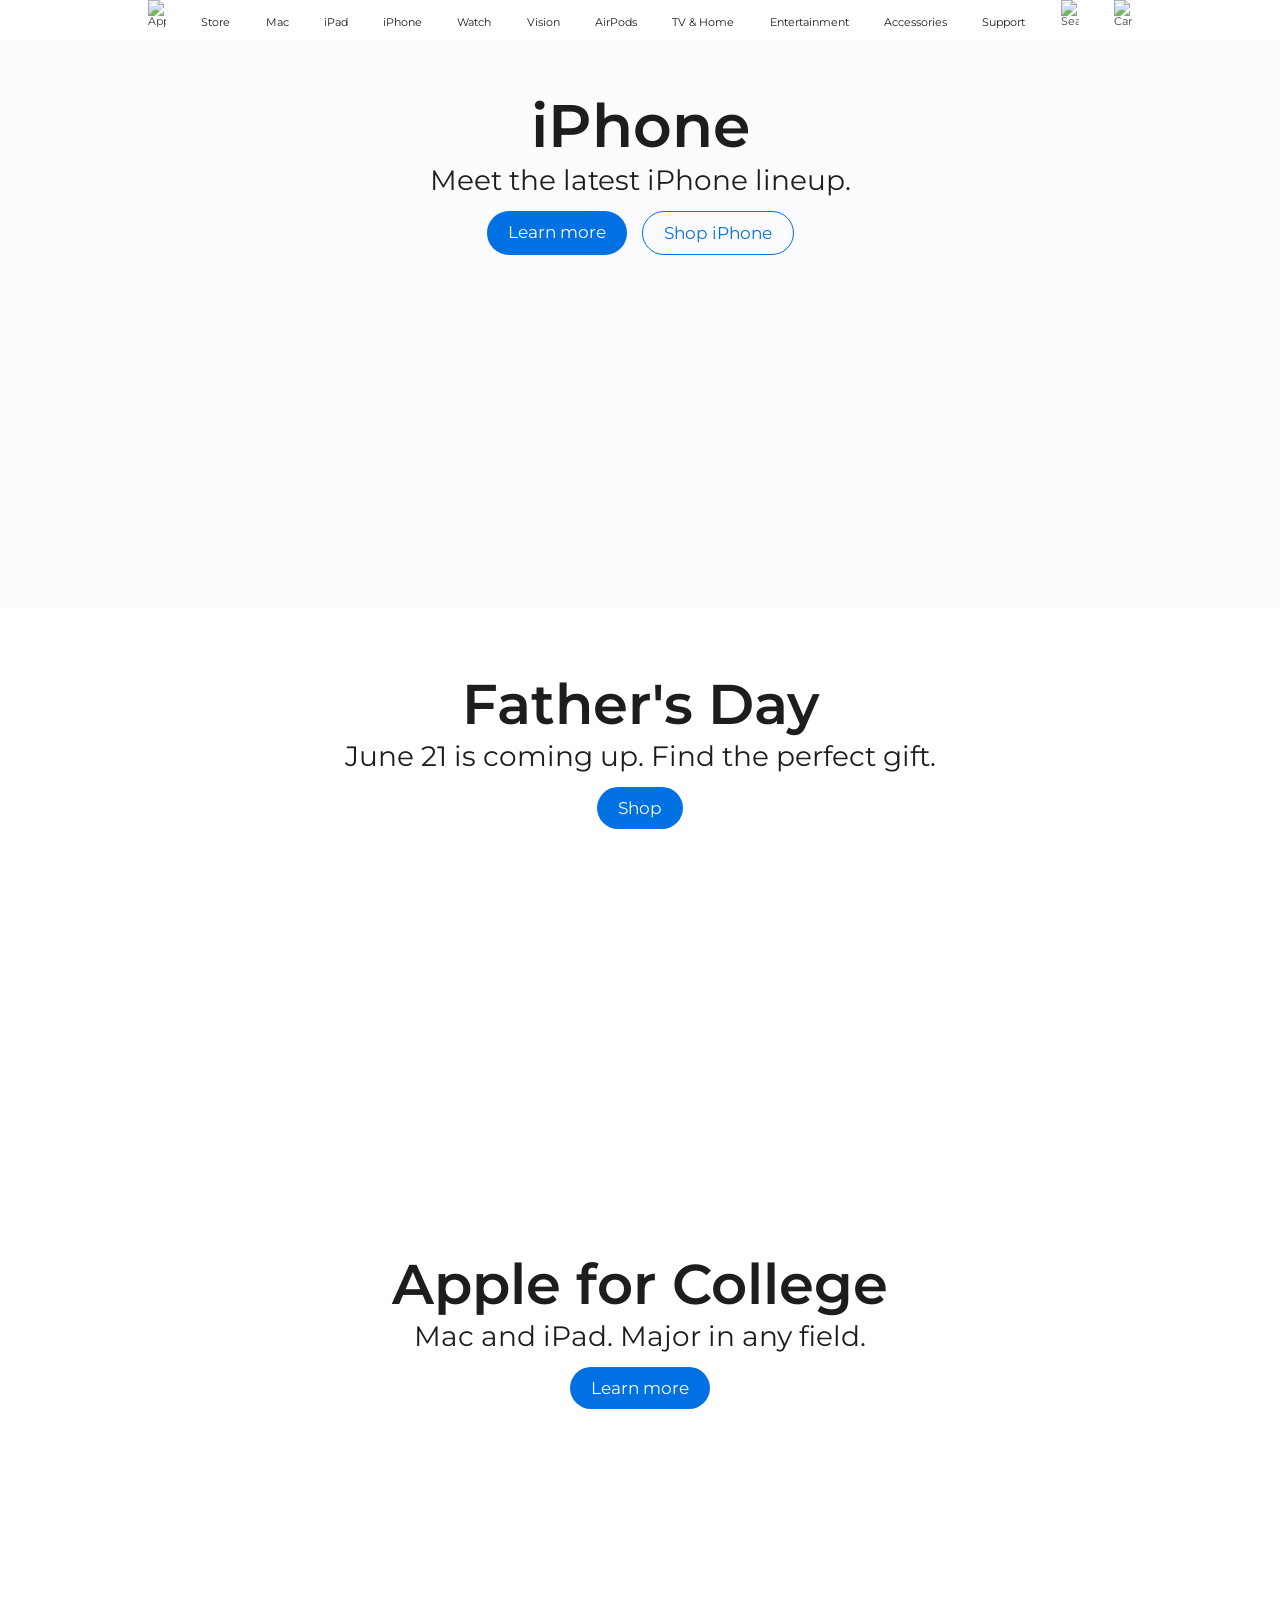
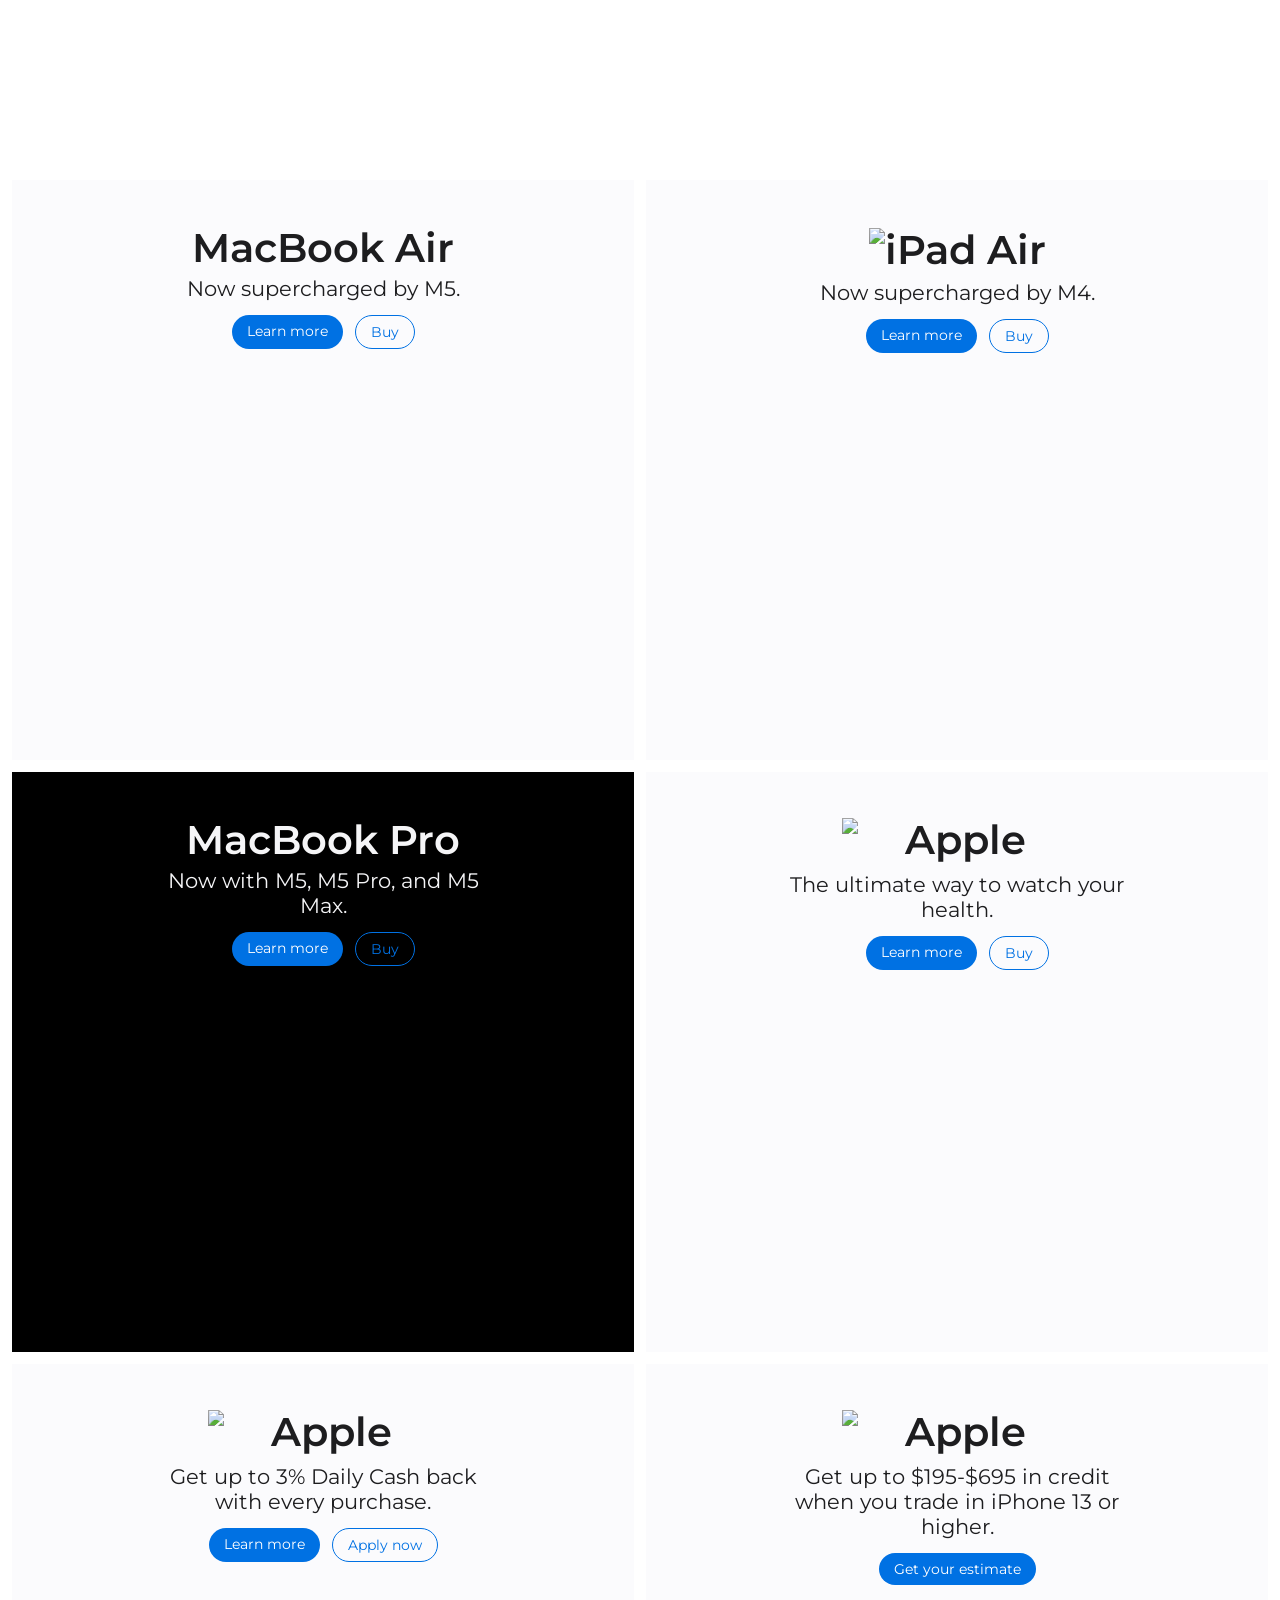
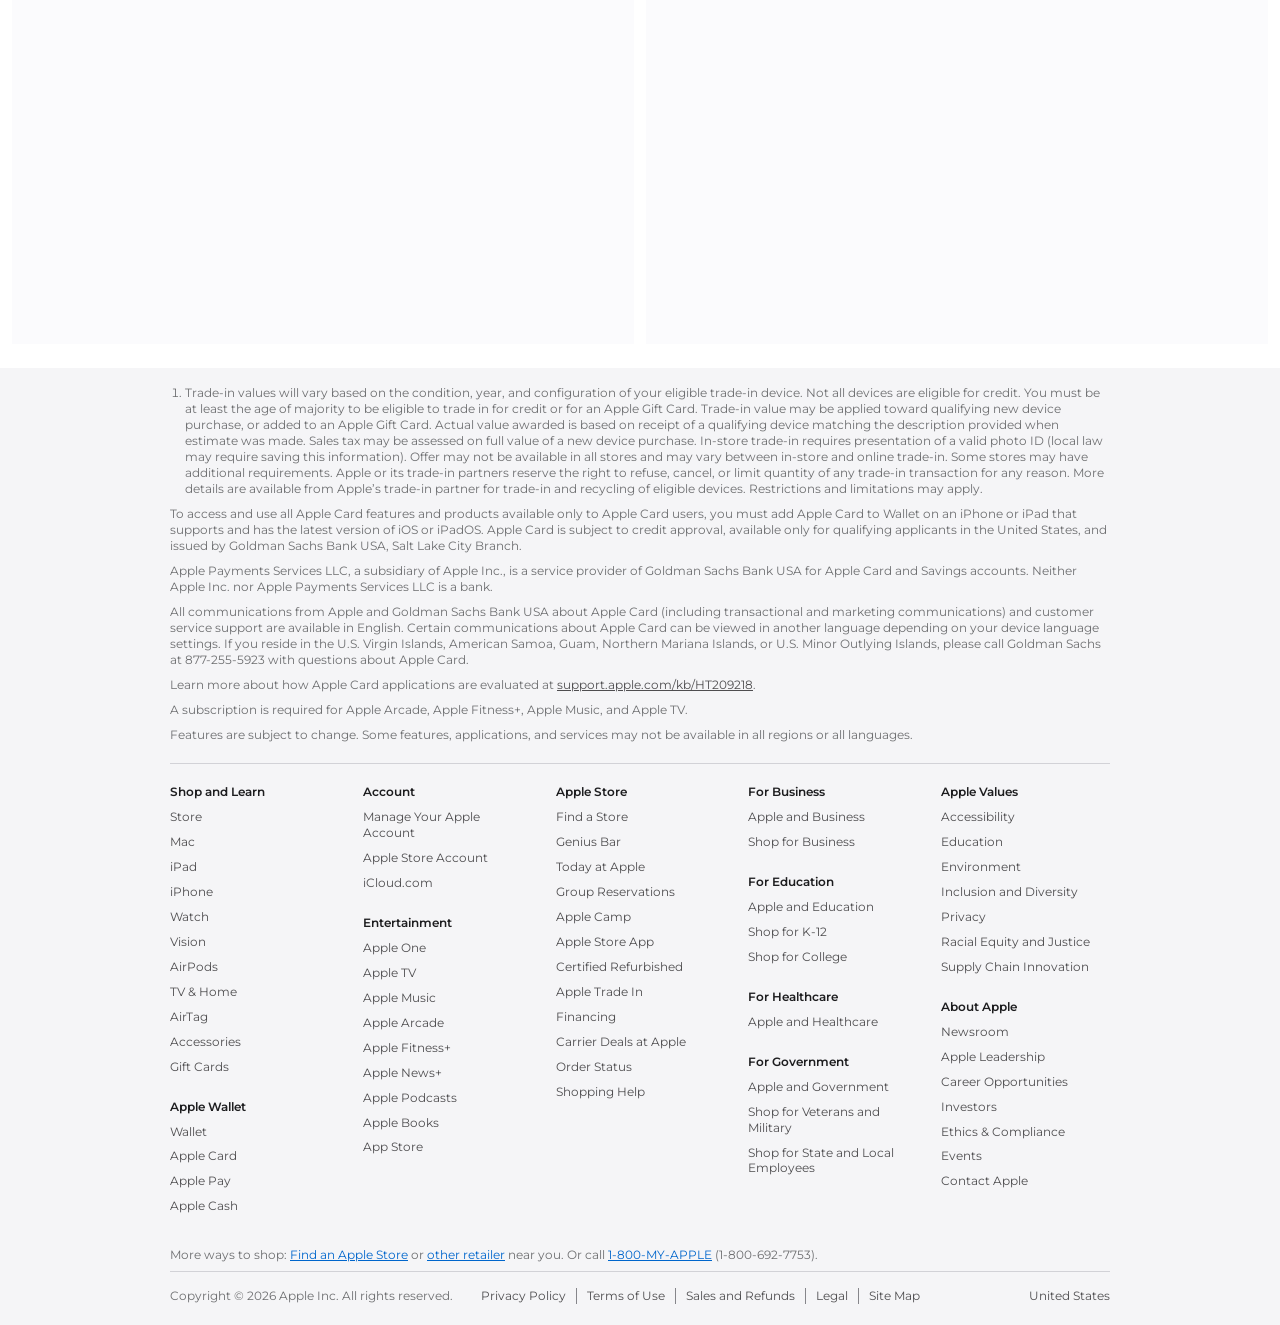
==== commit 22a7c498: "Added AFC_BOU(Clone) website" ====
--- a/Current Apple(Clone)/index.html
+++ b/Current Apple(Clone)/index.html
@@ -146,219 +146,6 @@
 
     </section>
 
-    <!-- Endless Entertainment Section -->
-    <section class="entertainment-section">
-        <h2 class="entertainment-title">Endless entertainment.</h2>
-
-        <div class="entertainment-gallery" aria-label="Apple entertainment gallery">
-            <div class="entertainment-showcase" aria-label="Apple TV featured entertainment">
-                <div class="entertainment-track showcase-track">
-                <article class="showcase-card" id="entertainment-slide-1">
-                    <img src="images/Banners/CAPE-FEAR-BANNER.jpg" alt="Cape Fear on Apple TV">
-                    <div class="showcase-content">
-                        <img class="showcase-logo" src="images/Logos and Icons/CAPE-FEAR-LOGO.png" alt="Cape Fear">
-                        <div class="showcase-copy">
-                            <a href="#" class="watch-button">Stream now</a>
-                            <span>Thriller</span>
-                            <p>Fear takes hold.</p>
-                        </div>
-                    </div>
-                </article>
-
-                <article class="showcase-card" id="entertainment-slide-2">
-                    <img src="images/Banners/WIDOWS-BAY-BANNER.jpg" alt="Widows Bay on Apple TV">
-                    <div class="showcase-content">
-                        <img class="showcase-logo" src="images/Logos and Icons/WIDOWS-BAY-LOGO.png" alt="Widows Bay">
-                        <div class="showcase-copy">
-                            <a href="#" class="watch-button">Stream now</a>
-                            <span>Mystery</span>
-                            <p>Welcome to the island. Just don't ask too many questions.</p>
-                        </div>
-                    </div>
-                </article>
-
-                <article class="showcase-card" id="entertainment-slide-3">
-                    <img src="images/Banners/F1-BANNER.jpg" alt="F1 on Apple TV">
-                    <div class="showcase-content">
-                        <img class="showcase-logo" src="images/Logos and Icons/F1-LOGO.png" alt="F1 The Movie">
-                        <div class="showcase-copy">
-                            <a href="#" class="watch-button">Stream now</a>
-                            <span>Sports</span>
-                            <p>Every Grand Prix, live and on demand.</p>
-                        </div>
-                    </div>
-                </article>
-
-                <article class="showcase-card" id="entertainment-slide-4">
-                    <img src="images/Banners/MARGO-MONEY-BANNER.jpg" alt="Margo's Got Money Troubles on Apple TV">
-                    <div class="showcase-content">
-                        <img class="showcase-logo" src="images/Logos and Icons/MARGO-MONEY-LOGO.png" alt="Margo's Got Money Troubles">
-                        <div class="showcase-copy">
-                            <a href="#" class="watch-button">Stream now</a>
-                            <span>Drama</span>
-                            <p>Is it a crime to want more?</p>
-                        </div>
-                    </div>
-                </article>
-
-                <article class="showcase-card" aria-hidden="true">
-                    <img src="images/Banners/CAPE-FEAR-BANNER.jpg" alt="">
-                    <div class="showcase-content">
-                        <img class="showcase-logo" src="images/Logos and Icons/CAPE-FEAR-LOGO.png" alt="">
-                        <div class="showcase-copy">
-                            <a href="#" class="watch-button">Stream now</a>
-                            <span>Thriller</span>
-                            <p>Fear takes hold.</p>
-                        </div>
-                    </div>
-                </article>
-
-                <article class="showcase-card" aria-hidden="true">
-                    <img src="images/Banners/WIDOWS-BAY-BANNER.jpg" alt="">
-                    <div class="showcase-content">
-                        <img class="showcase-logo" src="images/Logos and Icons/WIDOWS-BAY-LOGO.png" alt="">
-                        <div class="showcase-copy">
-                            <a href="#" class="watch-button">Stream now</a>
-                            <span>Mystery</span>
-                            <p>Welcome to the island. Just don't ask too many questions.</p>
-                        </div>
-                    </div>
-                </article>
-
-                <article class="showcase-card" aria-hidden="true">
-                    <img src="images/Banners/F1-BANNER.jpg" alt="">
-                    <div class="showcase-content">
-                        <img class="showcase-logo" src="images/Logos and Icons/F1-LOGO.png" alt="">
-                        <div class="showcase-copy">
-                            <a href="#" class="watch-button">Stream now</a>
-                            <span>Sports</span>
-                            <p>Every Grand Prix, live and on demand.</p>
-                        </div>
-                    </div>
-                </article>
-
-                <article class="showcase-card" aria-hidden="true">
-                    <img src="images/Banners/MARGO-MONEY-BANNER.jpg" alt="">
-                    <div class="showcase-content">
-                        <img class="showcase-logo" src="images/Logos and Icons/MARGO-MONEY-LOGO.png" alt="">
-                        <div class="showcase-copy">
-                            <a href="#" class="watch-button">Stream now</a>
-                            <span>Drama</span>
-                            <p>Is it a crime to want more?</p>
-                        </div>
-                    </div>
-                </article>
-                </div>
-            </div>
-
-            <div class="entertainment-strip" aria-label="Apple services">
-                <div class="entertainment-track service-track">
-                <a href="#" class="service-card">
-                    <img src="images/Cards/HELLO-KITTY-CARD.jpg" alt="Hello Kitty Island Adventure">
-                    <div>
-                        <span>Arcade</span>
-                        <strong>Hello Kitty Island Adventure</strong>
-                    </div>
-                </a>
-
-                <a href="#" class="service-card">
-                    <img src="images/Cards/SABRINA-CARD.jpg" alt="Sabrina Carpenter interview">
-                    <div>
-                        <span>Music</span>
-                        <strong>Sabrina Carpenter: The Zane Lowe Interview</strong>
-                    </div>
-                </a>
-
-                <a href="#" class="service-card">
-                    <img src="images/Cards/MEDITATION-CARD.jpg" alt="Apple Fitness Plus meditation">
-                    <div>
-                        <span>Fitness+</span>
-                        <strong>30 Days of Gratitude and Kindness</strong>
-                    </div>
-                </a>
-
-                <a href="#" class="service-card">
-                    <img src="images/Cards/PLAYGROUND-CARD.jpg" alt="PowerWash Simulator">
-                    <div>
-                        <span>Arcade</span>
-                        <strong>PowerWash Simulator</strong>
-                    </div>
-                </a>
-
-                <a href="#" class="service-card">
-                    <img src="images/Cards/A-LIST-CARD.jpg" alt="A-List Pop playlist">
-                    <div>
-                        <span>Music</span>
-                        <strong>A-List Pop</strong>
-                    </div>
-                </a>
-
-                <a href="#" class="service-card">
-                    <img src="images/Cards/SPORTS-CARD.jpg" alt="Apple Fitness Plus workout">
-                    <div>
-                        <span>Fitness+</span>
-                        <strong>Strength with Jenn</strong>
-                    </div>
-                </a>
-
-                <a href="#" class="service-card" aria-hidden="true">
-                    <img src="images/Cards/HELLO-KITTY-CARD.jpg" alt="">
-                    <div>
-                        <span>Arcade</span>
-                        <strong>Hello Kitty Island Adventure</strong>
-                    </div>
-                </a>
-
-                <a href="#" class="service-card" aria-hidden="true">
-                    <img src="images/Cards/SABRINA-CARD.jpg" alt="">
-                    <div>
-                        <span>Music</span>
-                        <strong>Sabrina Carpenter: The Zane Lowe Interview</strong>
-                    </div>
-                </a>
-
-                <a href="#" class="service-card" aria-hidden="true">
-                    <img src="images/Cards/MEDITATION-CARD.jpg" alt="">
-                    <div>
-                        <span>Fitness+</span>
-                        <strong>30 Days of Gratitude and Kindness</strong>
-                    </div>
-                </a>
-
-                <a href="#" class="service-card" aria-hidden="true">
-                    <img src="images/Cards/PLAYGROUND-CARD.jpg" alt="">
-                    <div>
-                        <span>Arcade</span>
-                        <strong>PowerWash Simulator</strong>
-                    </div>
-                </a>
-
-                <a href="#" class="service-card" aria-hidden="true">
-                    <img src="images/Cards/A-LIST-CARD.jpg" alt="">
-                    <div>
-                        <span>Music</span>
-                        <strong>A-List Pop</strong>
-                    </div>
-                </a>
-
-                <a href="#" class="service-card" aria-hidden="true">
-                    <img src="images/Cards/SPORTS-CARD.jpg" alt="">
-                    <div>
-                        <span>Fitness+</span>
-                        <strong>Strength with Jenn</strong>
-                    </div>
-                </a>
-                </div>
-            </div>
-        </div>
-
-        <div class="carousel-dots" aria-label="Entertainment carousel navigation">
-            <a class="active" href="#entertainment-slide-1" aria-label="Show entertainment set 1"></a>
-            <a href="#entertainment-slide-2" aria-label="Show entertainment set 2"></a>
-            <a href="#entertainment-slide-3" aria-label="Show entertainment set 3"></a>
-            <a href="#entertainment-slide-4" aria-label="Show entertainment set 4"></a>
-        </div>
-    </section>
 
     <!-- Footer Area -->
     <footer class="footer-wrapper">
--- a/Current Apple(Clone)/css/styles.css
+++ b/Current Apple(Clone)/css/styles.css
@@ -23,7 +23,7 @@
     width: 100%;
     max-width: 1024px;
     margin: 0 auto;
-    padding: 0 22px;
+    padding: 0 20px;
 }
 
 /* Navigation Menu */
@@ -43,7 +43,8 @@
     justify-content: space-between;
     align-items: center;
     list-style: none;
-    height: 41px;
+    width: auto;
+    height: auto;
 }
 .header-links-wrapper ul li a {
     text-decoration: none;
@@ -56,10 +57,16 @@
 
 .logo-link a,
 .search-link a,
-.cart-link a,
-.menu-link a {
+.cart-link a {
     width: 18px;
-    height: 40px;
+    height: 41px;
+    display: block;
+    opacity: 0.85;
+}
+
+.menu-link a{
+    width: 18px;
+    height: 18px;
     display: block;
     opacity: 0.85;
 }
@@ -85,7 +92,7 @@
 }
 
 .hero-section:first-of-type {
-    margin-top: 44px;
+    margin-top: 40px;
 }
 
 .hero-content {
@@ -280,202 +287,6 @@
     color: #f5f5f7;
 }
 
-/* Endless Entertainment */
-.entertainment-section {
-    background: #f5f5f7;
-    padding: 24px 0 34px;
-    overflow: hidden;
-}
-
-.entertainment-title {
-    color: #1d1d1f;
-    font-size: 55px;
-    font-weight: 600;
-    text-align: center;
-    margin-bottom: 18px;
-}
-
-.entertainment-gallery {
-    overflow-x: auto;
-    scroll-behavior: smooth;
-    scroll-snap-type: x mandatory;
-    scrollbar-width: none;
-    padding: 0 12px;
-}
-
-.entertainment-gallery::-webkit-scrollbar {
-    display: none;
-}
-
-.entertainment-showcase,
-.entertainment-strip {
-    width: max-content;
-}
-
-.entertainment-track {
-    display: flex;
-    gap: 12px;
-    width: max-content;
-}
-
-.showcase-card {
-    position: relative;
-    flex: 0 0 min(980px, 82vw);
-    height: 520px;
-    overflow: hidden;
-    background: #000;
-    scroll-snap-align: center;
-}
-
-.showcase-card > img {
-    width: 100%;
-    height: 100%;
-    object-fit: cover;
-    display: block;
-}
-
-.showcase-card::after {
-    content: "";
-    position: absolute;
-    inset: 0;
-    background: linear-gradient(180deg, rgba(0, 0, 0, 0) 48%, rgba(0, 0, 0, 0.76) 100%);
-}
-
-.showcase-content {
-    position: absolute;
-    left: 44px;
-    right: 44px;
-    bottom: 34px;
-    z-index: 1;
-    display: flex;
-    align-items: flex-end;
-    justify-content: space-between;
-    gap: 28px;
-    color: #fff;
-}
-
-.showcase-logo {
-    max-width: 220px;
-    max-height: 96px;
-    object-fit: contain;
-}
-
-.showcase-copy {
-    display: flex;
-    align-items: center;
-    justify-content: flex-end;
-    gap: 12px;
-    min-width: 0;
-    font-size: 16px;
-    line-height: 1.25;
-    text-align: right;
-}
-
-.showcase-copy span {
-    font-weight: 700;
-}
-
-.showcase-copy p {
-    max-width: 360px;
-    margin: 0;
-    color: rgba(255, 255, 255, 0.9);
-}
-
-.watch-button {
-    flex: 0 0 auto;
-    background: #fff;
-    color: #1d1d1f;
-    border-radius: 980px;
-    padding: 11px 20px;
-    font-size: 13px;
-    font-weight: 600;
-    text-decoration: none;
-}
-
-.entertainment-strip {
-    margin-top: 12px;
-}
-
-.service-card {
-    flex: 0 0 315px;
-    min-height: 178px;
-    position: relative;
-    display: flex;
-    align-items: flex-end;
-    overflow: hidden;
-    scroll-snap-align: start;
-    color: #fff;
-    text-decoration: none;
-    background: #1d1d1f;
-}
-
-.service-card img {
-    position: absolute;
-    inset: 0;
-    width: 100%;
-    height: 100%;
-    object-fit: cover;
-    transition: transform 0.35s ease;
-}
-
-.service-card::after {
-    content: "";
-    position: absolute;
-    inset: 0;
-    background: linear-gradient(180deg, rgba(0, 0, 0, 0) 38%, rgba(0, 0, 0, 0.72) 100%);
-}
-
-.service-card div {
-    position: relative;
-    z-index: 1;
-    padding: 0 18px 17px;
-}
-
-.service-card span {
-    display: block;
-    font-size: 12px;
-    font-weight: 700;
-    margin-bottom: 5px;
-}
-
-.service-card strong {
-    display: block;
-    font-size: 17px;
-    line-height: 1.16;
-    font-weight: 600;
-}
-
-.service-card:hover img {
-    transform: scale(1.04);
-}
-
-.carousel-dots {
-    display: flex;
-    justify-content: center;
-    gap: 8px;
-    margin-top: 16px;
-}
-
-.carousel-dots a {
-    width: 8px;
-    height: 8px;
-    border-radius: 50%;
-    background: #86868b;
-    opacity: 0.38;
-    display: block;
-}
-
-.carousel-dots a.active,
-.carousel-dots a:hover,
-.carousel-dots a:focus-visible {
-    opacity: 0.95;
-    background: #1d1d1f;
-}
-
-.carousel-dots a:focus-visible {
-    outline: 2px solid #0066cc;
-    outline-offset: 4px;
-}
 
 /* Footer Section formatting */
 .footer-wrapper {
@@ -649,39 +460,7 @@
         padding: 8px 16px;
         font-size: 14px;
     }
-    .entertainment-title {
-        font-size: 28px;
-    }
-    .showcase-card {
-        flex-basis: 86vw;
-        height: 430px;
-    }
-    .showcase-content {
-        left: 22px;
-        right: 22px;
-        bottom: 24px;
-        align-items: flex-start;
-        flex-direction: column;
-        gap: 18px;
-    }
-    .showcase-logo {
-        max-width: 170px;
-        max-height: 78px;
-    }
-    .showcase-copy {
-        align-items: flex-start;
-        flex-wrap: wrap;
-        justify-content: flex-start;
-        text-align: left;
-    }
-    .showcase-copy p {
-        flex-basis: 100%;
-        max-width: 260px;
-    }
-    .service-card {
-        flex-basis: 260px;
-        min-height: 146px;
-    }
+    
     .footer-directory {
         display: block;
         padding: 12px 0;
